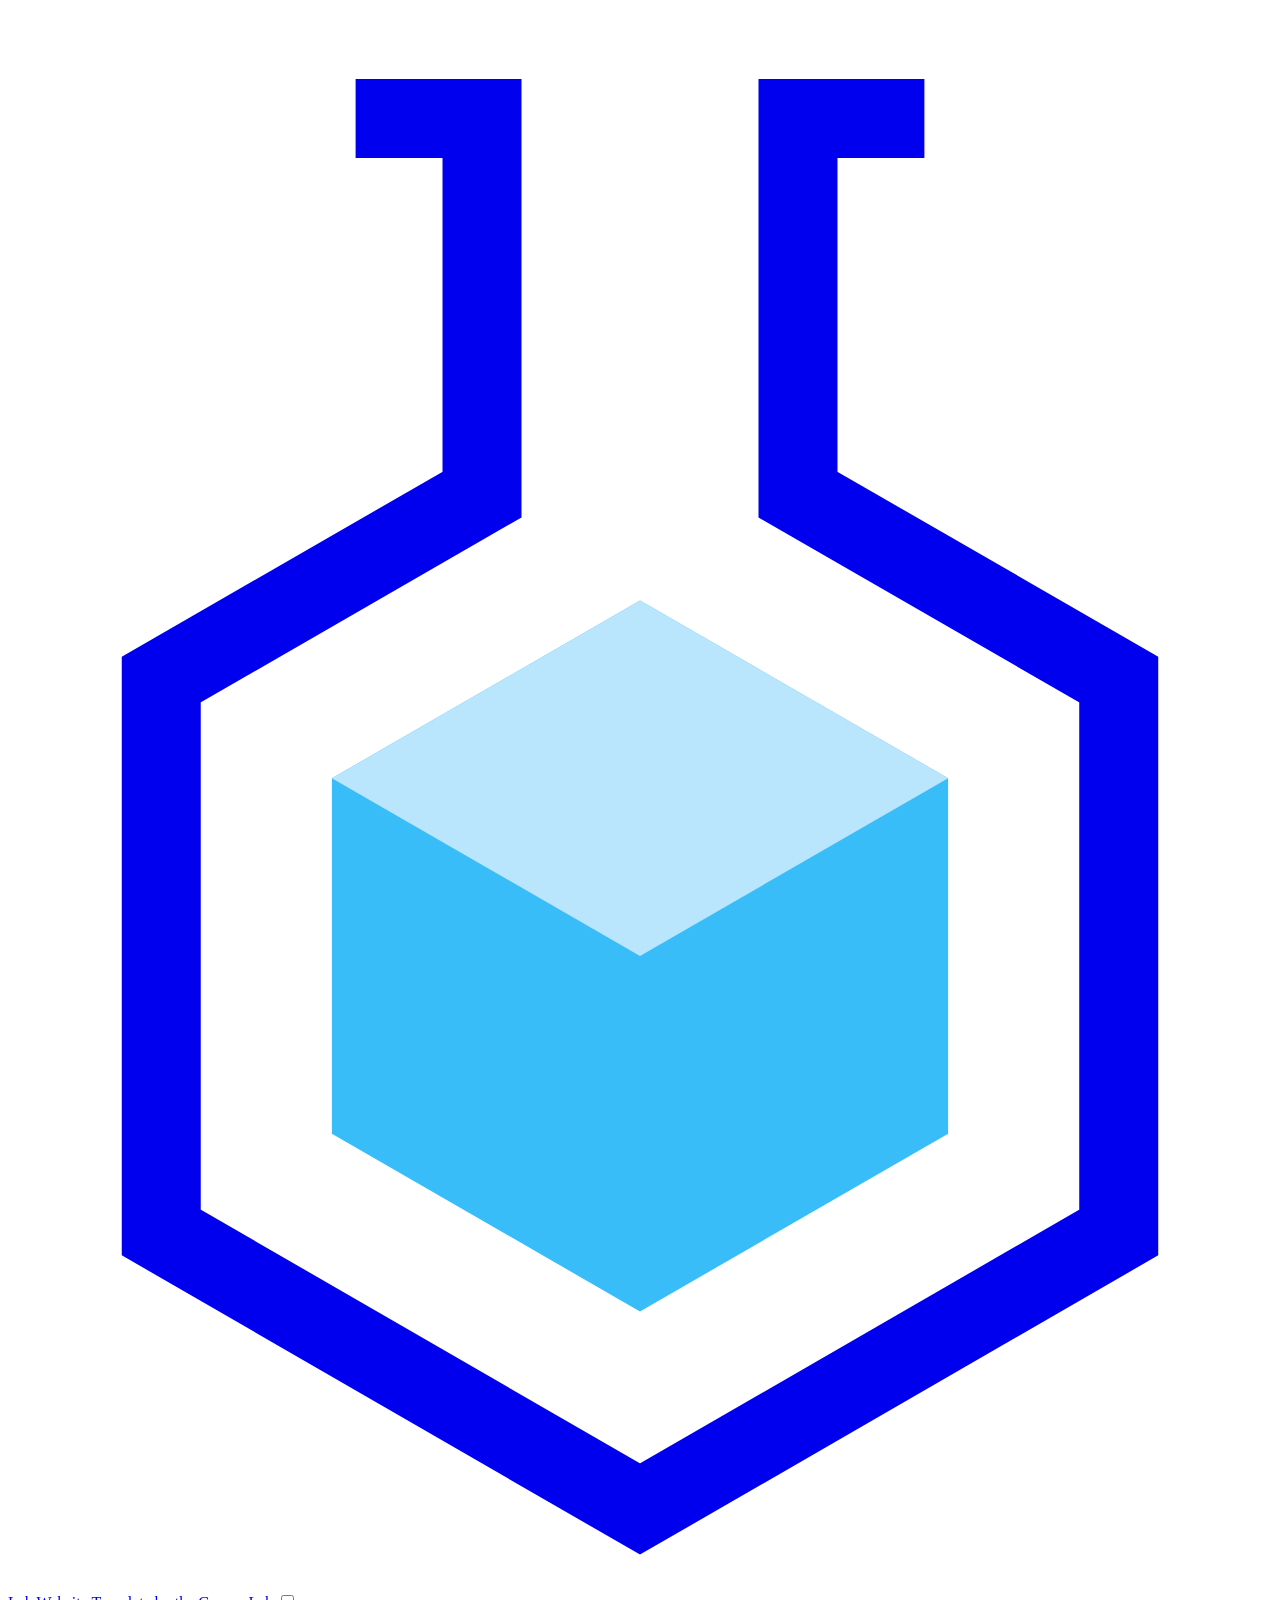
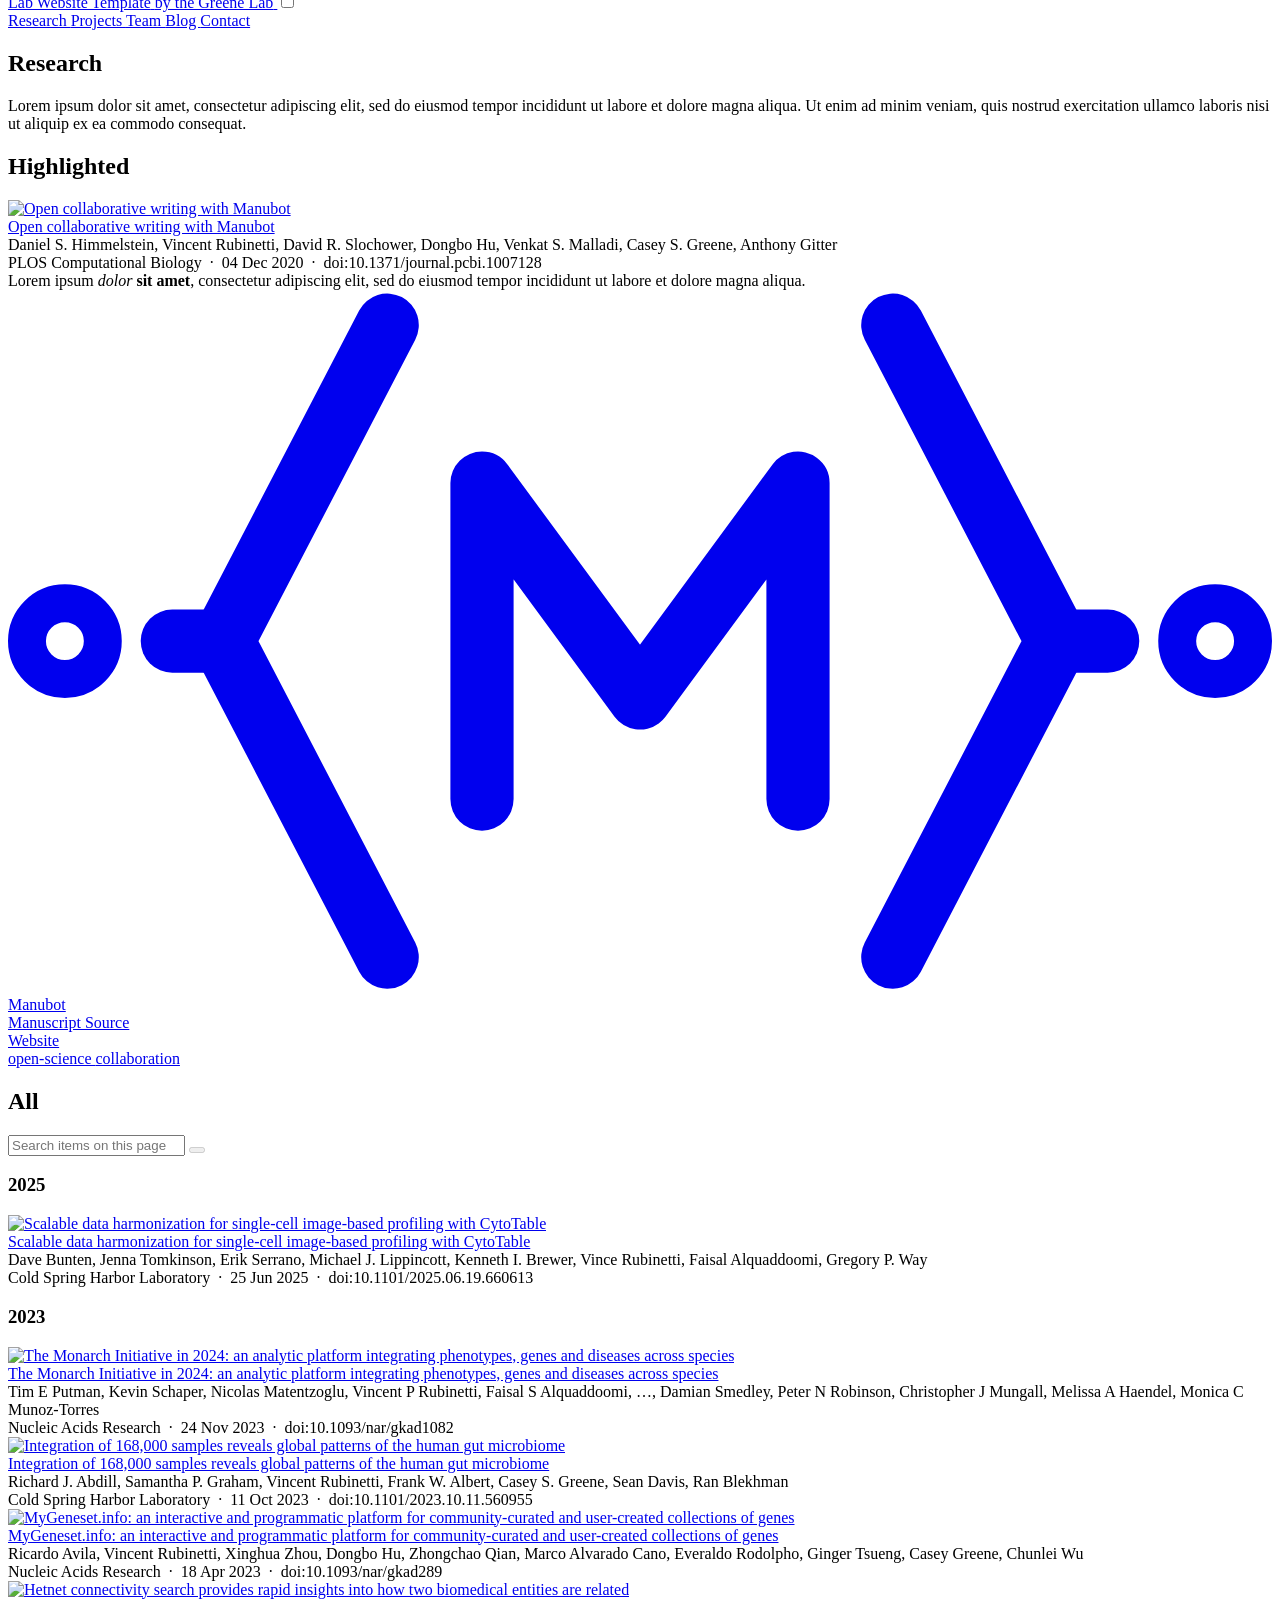
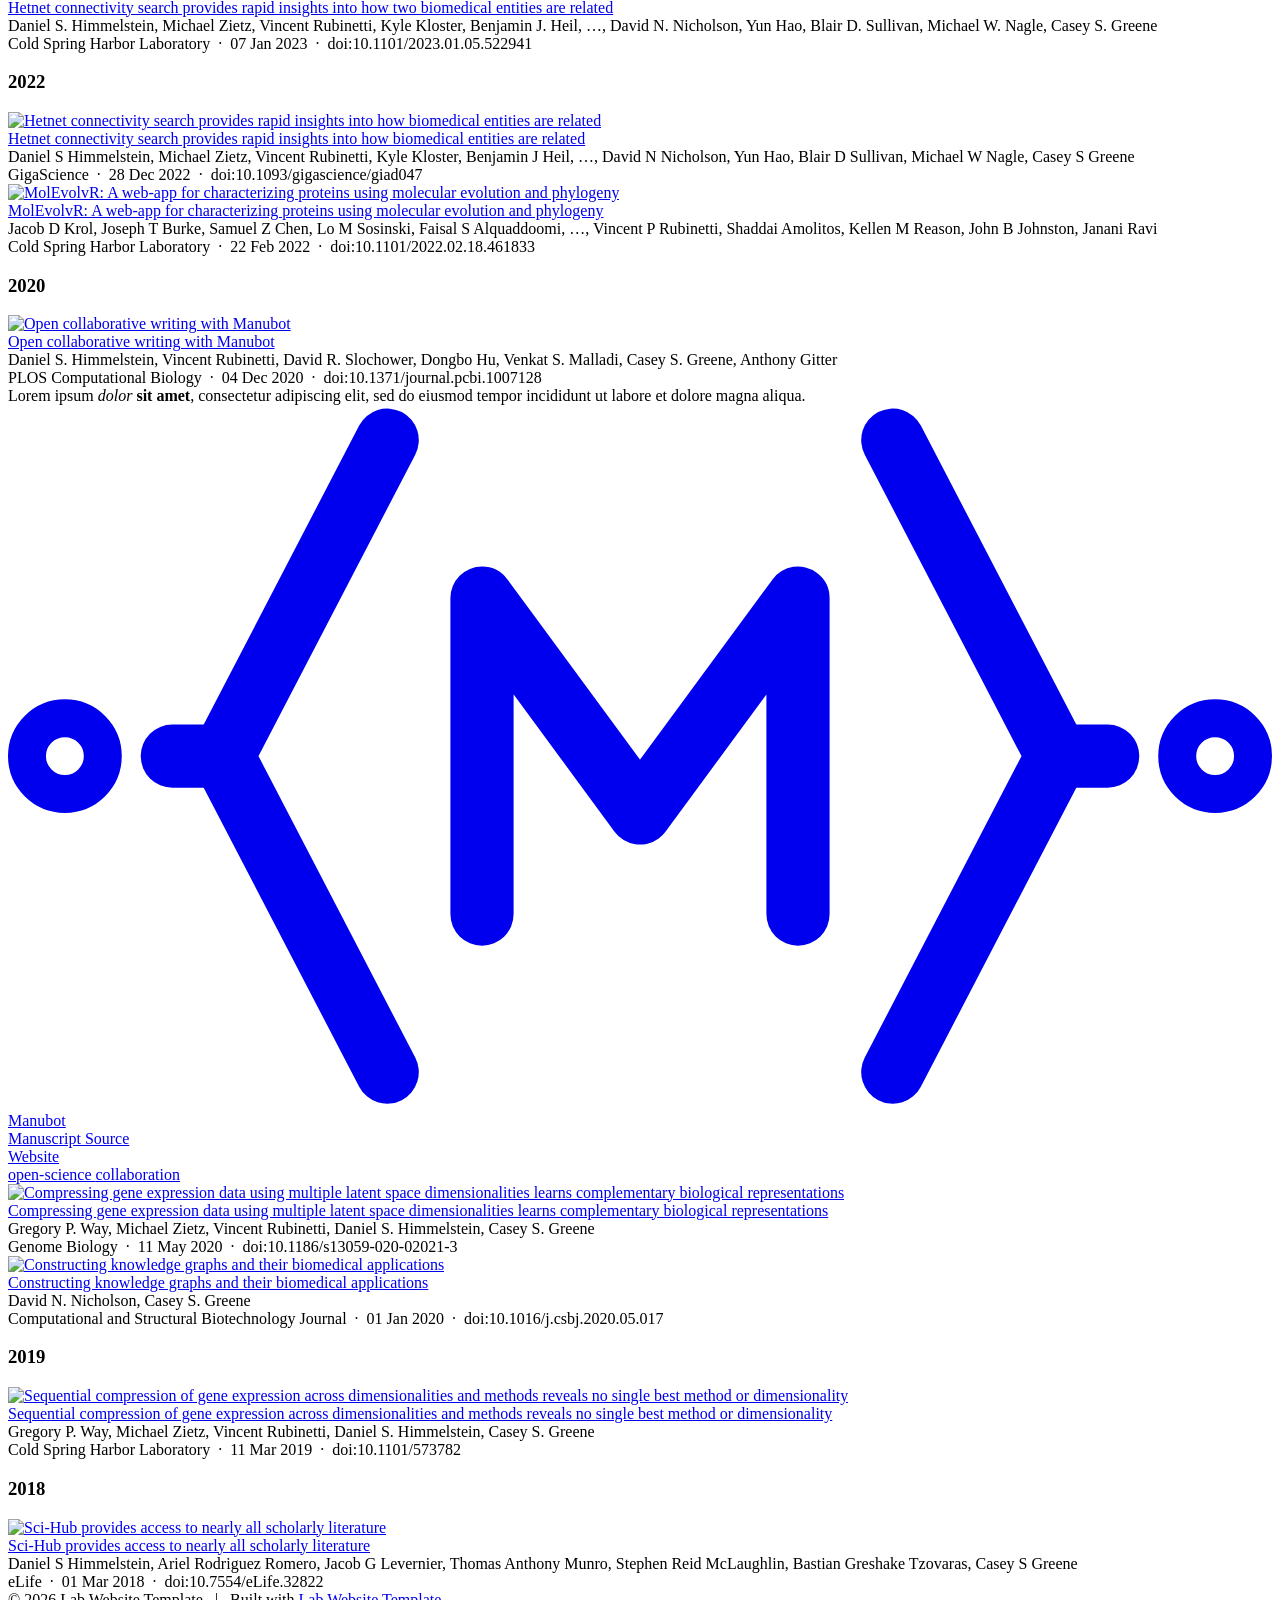
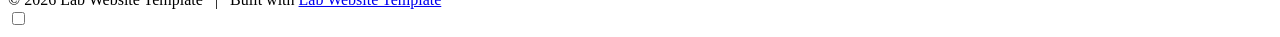
==== research/index.html @ b3bc31b6 "Deploying to gh-pages from @ Xgogu/my-lab-website@8db32be7d22b13d3c34a8b4bd9a001260701a2ce 🚀" ====
<!DOCTYPE html>
<html lang="en" data-dark="false">
  <head>
<meta http-equiv="Content-Type" content="text/html; charset=UTF-8">
  <!--
  put your analytics (e.g. Google Analytics) tracking code here
-->

  <!--
  put your search engine verification (e.g. Google Search Console) tag here
-->

  






























<meta name="viewport" content="width=device-width, initial-scale=1">

<title>Research | Lab Website Template</title>

<link rel="icon" href="/my-lab-website/images/icon.png">

<meta name="title" content="Research">
<meta name="description" content="by the Greene Lab. An easy-to-use, flexible website template for labs, with automatic citations, GitHub tag imports, pre-built components, and more.">

<meta property="og:title" content="Research">
<meta property="og:site_title" content="Lab Website Template">
<meta property="og:description" content="by the Greene Lab. An easy-to-use, flexible website template for labs, with automatic citations, GitHub tag imports, pre-built components, and more.">
<meta property="og:url" content="https://xgogu.github.io/my-lab-website">
<meta property="og:image" content="/my-lab-website/images/share.jpg">
<meta property="og:locale" content="en_US">

<meta property="twitter:title" content="Research">
<meta property="twitter:description" content="by the Greene Lab. An easy-to-use, flexible website template for labs, with automatic citations, GitHub tag imports, pre-built components, and more.">
<meta property="twitter:url" content="https://xgogu.github.io/my-lab-website">
<meta property="twitter:card" content="summary_large_image">
<meta property="twitter:image" content="/my-lab-website/images/share.jpg">


  <meta property="og:type" content="website">


<script type="application/ld+json">
  {
    "@context": "https://schema.org",
    
      "@type": "WebSite",
    
    "name": "Research",
    "description": "by the Greene Lab. An easy-to-use, flexible website template for labs, with automatic citations, GitHub tag imports, pre-built components, and more.",
    "headline": "Research",
    "publisher": {
      "@type": "Organization",
      "logo": { "@type": "ImageObject", "url": "/my-lab-website/images/icon.png" }
    },
    "url": "https://xgogu.github.io/my-lab-website"
  }
</script>

<link rel="alternate" type="application/rss+xml" href="https://xgogu.github.io/my-lab-website/feed.xml">

  <!-- Google Fonts -->
<!-- automatically get url from fonts used in theme file -->

<link rel="preconnect" href="https://fonts.gstatic.com">
<link href="https://fonts.googleapis.com/css2?display=swap&&family=Barlow:ital,wght@0,200;0,400;0,500;0,600;1,200;1,400;1,500;1,600&amp;family=Roboto+Mono:ital,wght@0,200;0,400;0,500;0,600;1,200;1,400;1,500;1,600" rel="stylesheet">

<!-- Font Awesome icons (load asynchronously due to size) -->

<link href="https://use.fontawesome.com/releases/v6.7.0/css/all.css" rel="stylesheet" media="none" onload="this.removeAttribute('media'); this.onload = null;">
<noscript>
  <link href="https://use.fontawesome.com/releases/v6.7.0/css/all.css" rel="stylesheet">
</noscript>

  <!-- third party styles -->
<!-- https://stylishthemes.github.io/Syntax-Themes/pygments/ -->
<link href="https://cdn.jsdelivr.net/gh/StylishThemes/Syntax-Themes/pygments/css-github/pygments-tomorrow-night-eighties.css" rel="stylesheet">

<!-- include all sass in styles folder -->


  
    <link href="/my-lab-website/_styles/-theme.css" rel="stylesheet">
  

  
    <link href="/my-lab-website/_styles/alert.css" rel="stylesheet">
  

  
    <link href="/my-lab-website/_styles/all.css" rel="stylesheet">
  

  
    <link href="/my-lab-website/_styles/anchor.css" rel="stylesheet">
  

  
    <link href="/my-lab-website/_styles/background.css" rel="stylesheet">
  

  
    <link href="/my-lab-website/_styles/body.css" rel="stylesheet">
  

  
    <link href="/my-lab-website/_styles/bold.css" rel="stylesheet">
  

  
    <link href="/my-lab-website/_styles/button.css" rel="stylesheet">
  

  
    <link href="/my-lab-website/_styles/card.css" rel="stylesheet">
  

  
    <link href="/my-lab-website/_styles/checkbox.css" rel="stylesheet">
  

  
    <link href="/my-lab-website/_styles/citation.css" rel="stylesheet">
  

  
    <link href="/my-lab-website/_styles/code.css" rel="stylesheet">
  

  
    <link href="/my-lab-website/_styles/cols.css" rel="stylesheet">
  

  
    <link href="/my-lab-website/_styles/dark-toggle.css" rel="stylesheet">
  

  
    <link href="/my-lab-website/_styles/details.css" rel="stylesheet">
  

  
    <link href="/my-lab-website/_styles/feature.css" rel="stylesheet">
  

  
    <link href="/my-lab-website/_styles/figure.css" rel="stylesheet">
  

  
    <link href="/my-lab-website/_styles/float.css" rel="stylesheet">
  

  
    <link href="/my-lab-website/_styles/font.css" rel="stylesheet">
  

  
    <link href="/my-lab-website/_styles/footer.css" rel="stylesheet">
  

  
    <link href="/my-lab-website/_styles/form.css" rel="stylesheet">
  

  
    <link href="/my-lab-website/_styles/grid.css" rel="stylesheet">
  

  
    <link href="/my-lab-website/_styles/header.css" rel="stylesheet">
  

  
    <link href="/my-lab-website/_styles/heading.css" rel="stylesheet">
  

  
    <link href="/my-lab-website/_styles/highlight.css" rel="stylesheet">
  

  
    <link href="/my-lab-website/_styles/icon.css" rel="stylesheet">
  

  
    <link href="/my-lab-website/_styles/image.css" rel="stylesheet">
  

  
    <link href="/my-lab-website/_styles/link.css" rel="stylesheet">
  

  
    <link href="/my-lab-website/_styles/list.css" rel="stylesheet">
  

  
    <link href="/my-lab-website/_styles/main.css" rel="stylesheet">
  

  
    <link href="/my-lab-website/_styles/paragraph.css" rel="stylesheet">
  

  
    <link href="/my-lab-website/_styles/portrait.css" rel="stylesheet">
  

  
    <link href="/my-lab-website/_styles/post-excerpt.css" rel="stylesheet">
  

  
    <link href="/my-lab-website/_styles/post-info.css" rel="stylesheet">
  

  
    <link href="/my-lab-website/_styles/post-nav.css" rel="stylesheet">
  

  
    <link href="/my-lab-website/_styles/quote.css" rel="stylesheet">
  

  
    <link href="/my-lab-website/_styles/rule.css" rel="stylesheet">
  

  
    <link href="/my-lab-website/_styles/search-box.css" rel="stylesheet">
  

  
    <link href="/my-lab-website/_styles/search-info.css" rel="stylesheet">
  

  
    <link href="/my-lab-website/_styles/section.css" rel="stylesheet">
  

  
    <link href="/my-lab-website/_styles/table.css" rel="stylesheet">
  

  
    <link href="/my-lab-website/_styles/tags.css" rel="stylesheet">
  

  
    <link href="/my-lab-website/_styles/textbox.css" rel="stylesheet">
  

  
    <link href="/my-lab-website/_styles/tooltip.css" rel="stylesheet">
  

  
    <link href="/my-lab-website/_styles/util.css" rel="stylesheet">
  

  

  

  

  

  

  

  

  

  

  

  

  

  

  

  

  

  

  

  

  

  

  

  

  

  

  

  


<!-- include all css in styles folder -->



  <!-- third party scripts -->
<script src="https://unpkg.com/@popperjs/core@2" defer></script>
<script src="https://unpkg.com/tippy.js@6" defer></script>
<script src="https://unpkg.com/mark.js@8" defer></script>

<!-- include all js in scripts folder -->


  <script src="/my-lab-website/_scripts/anchors.js"></script>

  <script src="/my-lab-website/_scripts/dark-mode.js"></script>

  <script src="/my-lab-website/_scripts/fetch-tags.js"></script>

  <script src="/my-lab-website/_scripts/search.js"></script>

  <script src="/my-lab-website/_scripts/site-search.js"></script>

  <script src="/my-lab-website/_scripts/table-wrap.js"></script>

  <script src="/my-lab-website/_scripts/tooltip.js"></script>


</head>

  <body>
    







<header class="background" style="--image: url('/my-lab-website/images/background.jpg')" data-dark="true">
  <a href="/my-lab-website/" class="home">
    
      <span class="logo">
        
          <svg xmlns="http://www.w3.org/2000/svg" viewbox="-40 -60 80 100">
  <style>
    .bubble {
      animation: float 2s ease-out both infinite var(--delay);
    }
    @keyframes float {
      0% {
        opacity: 0;
      }
      50% {
        transform: translateY(0);
        opacity: 0;
      }
      75% {
        opacity: 1;
      }
      100% {
        opacity: 0;
        transform: translateY(-40px);
      }
    }
  </style>
  <g fill="currentColor" opacity="0.5">
    <circle class="bubble" cx="0" cy="-10" r="3" style="--delay: 0.1s"></circle>
    <circle class="bubble" cx="0" cy="-10" r="3" style="--delay: 0.4s"></circle>
    <circle class="bubble" cx="0" cy="-10" r="3" style="--delay: 1.1s"></circle>
  </g>
  <path fill="#38bdf8" d="
      M 0 -22.5
      L -19.5 -11.25
      L -19.5 11.25
      L 0 22.5
      L 19.5 11.25
      L 19.5 -11.25
      z
    "></path>
  <path fill="#bae6fd" d="
      M 0 -22.5
      L -19.5 -11.25
      L 0 0
      L 19.5 -11.25
      z
    "></path>
  <path fill="none" stroke="currentColor" stroke-width="5" d="
      M -18 -53
      L -10 -53
      L -10 -29.2
      L -30.3 -17.5
      L -30.3 17.5
      L 0 35
      L 30.3 17.5
      L 30.3 -17.5
      L 10 -29.2
      L 10 -53
      L 18 -53
    "></path>
</svg>

        
      </span>
    
    
      <span class="title-text" data-tooltip="Home">
        
          <span class="title">Lab Website Template</span>
        
        
          <span class="subtitle">by the Greene Lab</span>
        
      </span>
    
  </a>

  <input class="nav-toggle" type="checkbox" aria-label="show/hide nav">

  <nav>
    
    
      
        <a href="/my-lab-website/research/" data-tooltip="Published works">
          Research
        </a>
      
    
      
        <a href="/my-lab-website/projects/" data-tooltip="Software, datasets, and more">
          Projects
        </a>
      
    
      
        <a href="/my-lab-website/team/" data-tooltip="About our team">
          Team
        </a>
      
    
      
        <a href="/my-lab-website/blog/" data-tooltip="Musings and miscellany">
          Blog
        </a>
      
    
      
        <a href="/my-lab-website/contact/" data-tooltip="Email, address, and location">
          Contact
        </a>
      
    
  </nav>
</header>

    <main>
      <!--
  modify main content of page:
  - add section breaks
  - attach section properties
  - filter out blank sections
-->






  
  
  

  <section class="background" data-size="page">
    <h1 id="research">
<i class="icon fa-solid fa-microscope"></i>Research</h1>

<p>Lorem ipsum dolor sit amet, consectetur adipiscing elit, sed do eiusmod tempor incididunt ut labore et dolore magna aliqua.
Ut enim ad minim veniam, quis nostrud exercitation ullamco laboris nisi ut aliquip ex ea commodo consequat.</p>
  </section>

  
  
  

  <section class="background" data-size="page">
    <!--
  <background></background>
  <dark></dark>
  <size></size>
-->

<h2 id="highlighted">Highlighted</h2>

<div class="citation-container">
  <div class="citation">
    
      <a href="https://doi.org/c7np" class="citation-image" aria-label="Open collaborative writing with Manubot">
        <img src="https://journals.plos.org/ploscompbiol/article/figure/image?size=inline&id=info:doi/10.1371/journal.pcbi.1007128.g001&amp;rev=2" alt="Open collaborative writing with Manubot" loading="lazy" onerror="this.src = '/my-lab-website/images/fallback.svg'; this.onerror = null;">
      </a>
    

    <div class="citation-text">
      
      <i class="icon fa-solid fa-scroll"></i>

      <a href="https://doi.org/c7np" class="citation-title">
        Open collaborative writing with Manubot
      </a>

      <div class="citation-authors" tabindex="0">
        Daniel S. Himmelstein, Vincent Rubinetti, David R. Slochower, Dongbo Hu, Venkat S. Malladi, Casey S. Greene, Anthony Gitter

      </div>

      <div class="citation-details">
        <span class="citation-publisher">PLOS Computational Biology</span>
         · 
        <span class="citation-date">04 Dec 2020</span>
         · 
        <span class="citation-id">doi:10.1371/journal.pcbi.1007128</span>
      </div>

      
        
          <div class="citation-description">
            Lorem ipsum <em>dolor</em> <strong>sit amet</strong>, consectetur adipiscing elit, sed do eiusmod tempor incididunt ut labore et dolore magna aliqua.

          </div>
        

        
          <div class="citation-buttons">
            
              



  <div class="button-wrapper">
    <a class="button" href="https://greenelab.github.io/meta-review/" data-tooltip="Manubot" data-style="bare" aria-label="Manubot">
      <span class="icon"><svg xmlns="http://www.w3.org/2000/svg" viewbox="-450 -250 900 500">  <g transform="scale(0.9)">    <path fill="none" stroke="currentColor" stroke-linecap="round" stroke-linejoin="round" stroke-width="50" d="        M -125 125         L -125 -125        L 0 45        L 125 -125        L 125 125      "></path>    <path fill="none" stroke="currentColor" stroke-linecap="round" stroke-linejoin="round" stroke-width="50" d="        M -200 -250        L -330 0         L -200 250      "></path>    <path fill="none" stroke="currentColor" stroke-linecap="round" stroke-linejoin="round" stroke-width="50" d="        m 200 250         L 330 0        L 200 -250      "></path>    <path fill="none" stroke="currentColor" stroke-linecap="round" stroke-width="50" d="        M -330 0        L -370 0      "></path>    <path fill="none" stroke="currentColor" stroke-linecap="round" stroke-width="50" d="        M 330 0        L 370 0      "></path>    <circle cx="-455" cy="0" r="30" fill="none" stroke="currentColor" stroke-width="30"></circle>    <circle cx="455" cy="0" r="30" fill="none" stroke="currentColor" stroke-width="30"></circle>  </g></svg></span>
      
        <span>Manubot</span>
      
    </a>
  </div>


            
              



  <div class="button-wrapper">
    <a class="button" href="https://github.com/greenelab/meta-review" data-tooltip="Source code" data-style="bare" aria-label="Source code">
      <i class="icon fa-solid fa-code"></i>
      
        <span>Manuscript Source</span>
      
    </a>
  </div>


            
              



  <div class="button-wrapper">
    <a class="button" href="http://manubot.org/" data-tooltip="Website" data-style="bare" aria-label="Website">
      <i class="icon fa-solid fa-globe"></i>
      
        <span>Website</span>
      
    </a>
  </div>


            
          </div>
        

        
          


  <div class="tags" data-repo="greenelab/meta-review">
    
      <a href="/my-lab-website/research/?search=%22tag:%20open-science%22" class="tag" data-tooltip='Show items with the tag "open-science"'>
        open-science
      </a>
    
      <a href="/my-lab-website/research/?search=%22tag:%20collaboration%22" class="tag" data-tooltip='Show items with the tag "collaboration"'>
        collaboration
      </a>
    
  </div>


        
      
    </div>
  </div>
</div>
  </section>

  
  
  

  <section class="background" data-size="page">
    <!--
  <background></background>
  <dark></dark>
  <size></size>
-->

<h2 id="all">All</h2>

<div class="search-box">
  <input type="text" class="search-input" oninput="onSearchInput(this)" placeholder="Search items on this page">
  <button disabled data-tooltip="Clear search" aria-label="clear search" onclick="onSearchClear()">
    <i class="icon fa-solid fa-magnifying-glass"></i>
  </button>
</div>

<div class="search-info"></div>

<h3 id="2025">2025</h3>

<div class="citation-container">
  <div class="citation">
    
      <a href="https://doi.org/g9rfr3" class="citation-image" aria-label="Scalable data harmonization for single-cell image-based profiling with CytoTable">
        <img src="" alt="Scalable data harmonization for single-cell image-based profiling with CytoTable" loading="lazy" onerror="this.src = '/my-lab-website/images/fallback.svg'; this.onerror = null;">
      </a>
    

    <div class="citation-text">
      
      

      <a href="https://doi.org/g9rfr3" class="citation-title">
        Scalable data harmonization for single-cell image-based profiling with CytoTable
      </a>

      <div class="citation-authors" tabindex="0">
        Dave Bunten, Jenna Tomkinson, Erik Serrano, Michael J. Lippincott, Kenneth I. Brewer, Vince Rubinetti, Faisal Alquaddoomi, Gregory P. Way

      </div>

      <div class="citation-details">
        <span class="citation-publisher">Cold Spring Harbor Laboratory</span>
         · 
        <span class="citation-date">25 Jun 2025</span>
         · 
        <span class="citation-id">doi:10.1101/2025.06.19.660613</span>
      </div>

      
        

        

        
      
    </div>
  </div>
</div>

<h3 id="2023">2023</h3>

<div class="citation-container">
  <div class="citation">
    
      <a href="https://doi.org/gs6kmr" class="citation-image" aria-label="The Monarch Initiative in 2024: an analytic platform integrating phenotypes, genes and diseases across species">
        <img src="" alt="The Monarch Initiative in 2024: an analytic platform integrating phenotypes, genes and diseases across species" loading="lazy" onerror="this.src = '/my-lab-website/images/fallback.svg'; this.onerror = null;">
      </a>
    

    <div class="citation-text">
      
      

      <a href="https://doi.org/gs6kmr" class="citation-title">
        The Monarch Initiative in 2024: an analytic platform integrating phenotypes, genes and diseases across species
      </a>

      <div class="citation-authors" data-tooltip="Tim E Putman, Kevin Schaper, Nicolas Matentzoglu, Vincent P Rubinetti, Faisal S Alquaddoomi, Corey Cox, J Harry Caufield, Glass Elsarboukh, Sarah Gehrke, Harshad Hegde, Justin T Reese, Ian Braun, Richard M Bruskiewich, Luca Cappelletti, Seth Carbon, Anita R Caron, Lauren E Chan, Christopher G Chute, Katherina G Cortes, Vinícius De Souza, Tommaso Fontana, Nomi L Harris, Emily L Hartley, Eric Hurwitz, Julius O B Jacobsen, Madan Krishnamurthy, Bryan J Laraway, James A McLaughlin, Julie A McMurry, Sierra A T Moxon, Kathleen R Mullen, Shawn T O’Neil, Kent A Shefchek, Ray Stefancsik, Sabrina Toro, Nicole A Vasilevsky, Ramona L Walls, Patricia L Whetzel, David Osumi-Sutherland, Damian Smedley, Peter N Robinson, Christopher J Mungall, Melissa A Haendel, Monica C Munoz-Torres" tabindex="0">
        Tim E Putman, Kevin Schaper, Nicolas Matentzoglu, Vincent P Rubinetti, Faisal S Alquaddoomi, …, Damian Smedley, Peter N Robinson, Christopher J Mungall, Melissa A Haendel, Monica C Munoz-Torres

      </div>

      <div class="citation-details">
        <span class="citation-publisher">Nucleic Acids Research</span>
         · 
        <span class="citation-date">24 Nov 2023</span>
         · 
        <span class="citation-id">doi:10.1093/nar/gkad1082</span>
      </div>

      
        

        

        
      
    </div>
  </div>
</div>

<div class="citation-container">
  <div class="citation">
    
      <a href="https://doi.org/gsvf5z" class="citation-image" aria-label="Integration of 168,000 samples reveals global patterns of the human gut microbiome">
        <img src="" alt="Integration of 168,000 samples reveals global patterns of the human gut microbiome" loading="lazy" onerror="this.src = '/my-lab-website/images/fallback.svg'; this.onerror = null;">
      </a>
    

    <div class="citation-text">
      
      

      <a href="https://doi.org/gsvf5z" class="citation-title">
        Integration of 168,000 samples reveals global patterns of the human gut microbiome
      </a>

      <div class="citation-authors" tabindex="0">
        Richard J. Abdill, Samantha P. Graham, Vincent Rubinetti, Frank W. Albert, Casey S. Greene, Sean Davis, Ran Blekhman

      </div>

      <div class="citation-details">
        <span class="citation-publisher">Cold Spring Harbor Laboratory</span>
         · 
        <span class="citation-date">11 Oct 2023</span>
         · 
        <span class="citation-id">doi:10.1101/2023.10.11.560955</span>
      </div>

      
        

        

        
      
    </div>
  </div>
</div>

<div class="citation-container">
  <div class="citation">
    
      <a href="https://doi.org/gr5hb5" class="citation-image" aria-label="MyGeneset.info: an interactive and programmatic platform for community-curated and user-created collections of genes">
        <img src="" alt="MyGeneset.info: an interactive and programmatic platform for community-curated and user-created collections of genes" loading="lazy" onerror="this.src = '/my-lab-website/images/fallback.svg'; this.onerror = null;">
      </a>
    

    <div class="citation-text">
      
      

      <a href="https://doi.org/gr5hb5" class="citation-title">
        MyGeneset.info: an interactive and programmatic platform for community-curated and user-created collections of genes
      </a>

      <div class="citation-authors" tabindex="0">
        Ricardo Avila, Vincent Rubinetti, Xinghua Zhou, Dongbo Hu, Zhongchao Qian, Marco Alvarado Cano, Everaldo Rodolpho, Ginger Tsueng, Casey Greene, Chunlei Wu

      </div>

      <div class="citation-details">
        <span class="citation-publisher">Nucleic Acids Research</span>
         · 
        <span class="citation-date">18 Apr 2023</span>
         · 
        <span class="citation-id">doi:10.1093/nar/gkad289</span>
      </div>

      
        

        

        
      
    </div>
  </div>
</div>

<div class="citation-container">
  <div class="citation">
    
      <a href="https://doi.org/grmcb9" class="citation-image" aria-label="Hetnet connectivity search provides rapid insights into how two biomedical entities are related">
        <img src="" alt="Hetnet connectivity search provides rapid insights into how two biomedical entities are related" loading="lazy" onerror="this.src = '/my-lab-website/images/fallback.svg'; this.onerror = null;">
      </a>
    

    <div class="citation-text">
      
      

      <a href="https://doi.org/grmcb9" class="citation-title">
        Hetnet connectivity search provides rapid insights into how two biomedical entities are related
      </a>

      <div class="citation-authors" data-tooltip="Daniel S. Himmelstein, Michael Zietz, Vincent Rubinetti, Kyle Kloster, Benjamin J. Heil, Faisal Alquaddoomi, Dongbo Hu, David N. Nicholson, Yun Hao, Blair D. Sullivan, Michael W. Nagle, Casey S. Greene" tabindex="0">
        Daniel S. Himmelstein, Michael Zietz, Vincent Rubinetti, Kyle Kloster, Benjamin J. Heil, …, David N. Nicholson, Yun Hao, Blair D. Sullivan, Michael W. Nagle, Casey S. Greene

      </div>

      <div class="citation-details">
        <span class="citation-publisher">Cold Spring Harbor Laboratory</span>
         · 
        <span class="citation-date">07 Jan 2023</span>
         · 
        <span class="citation-id">doi:10.1101/2023.01.05.522941</span>
      </div>

      
        

        

        
      
    </div>
  </div>
</div>

<h3 id="2022">2022</h3>

<div class="citation-container">
  <div class="citation">
    
      <a href="https://doi.org/gsd85n" class="citation-image" aria-label="Hetnet connectivity search provides rapid insights into how biomedical entities are related">
        <img src="" alt="Hetnet connectivity search provides rapid insights into how biomedical entities are related" loading="lazy" onerror="this.src = '/my-lab-website/images/fallback.svg'; this.onerror = null;">
      </a>
    

    <div class="citation-text">
      
      

      <a href="https://doi.org/gsd85n" class="citation-title">
        Hetnet connectivity search provides rapid insights into how biomedical entities are related
      </a>

      <div class="citation-authors" data-tooltip="Daniel S Himmelstein, Michael Zietz, Vincent Rubinetti, Kyle Kloster, Benjamin J Heil, Faisal Alquaddoomi, Dongbo Hu, David N Nicholson, Yun Hao, Blair D Sullivan, Michael W Nagle, Casey S Greene" tabindex="0">
        Daniel S Himmelstein, Michael Zietz, Vincent Rubinetti, Kyle Kloster, Benjamin J Heil, …, David N Nicholson, Yun Hao, Blair D Sullivan, Michael W Nagle, Casey S Greene

      </div>

      <div class="citation-details">
        <span class="citation-publisher">GigaScience</span>
         · 
        <span class="citation-date">28 Dec 2022</span>
         · 
        <span class="citation-id">doi:10.1093/gigascience/giad047</span>
      </div>

      
        

        

        
      
    </div>
  </div>
</div>

<div class="citation-container">
  <div class="citation">
    
      <a href="https://doi.org/gstx7j" class="citation-image" aria-label="MolEvolvR: A web-app for characterizing proteins using molecular evolution and phylogeny">
        <img src="" alt="MolEvolvR: A web-app for characterizing proteins using molecular evolution and phylogeny" loading="lazy" onerror="this.src = '/my-lab-website/images/fallback.svg'; this.onerror = null;">
      </a>
    

    <div class="citation-text">
      
      

      <a href="https://doi.org/gstx7j" class="citation-title">
        MolEvolvR: A web-app for characterizing proteins using molecular evolution and phylogeny
      </a>

      <div class="citation-authors" data-tooltip="Jacob D Krol, Joseph T Burke, Samuel Z Chen, Lo M Sosinski, Faisal S Alquaddoomi, Evan P Brenner, Ethan P Wolfe, Vincent P Rubinetti, Shaddai Amolitos, Kellen M Reason, John B Johnston, Janani Ravi" tabindex="0">
        Jacob D Krol, Joseph T Burke, Samuel Z Chen, Lo M Sosinski, Faisal S Alquaddoomi, …, Vincent P Rubinetti, Shaddai Amolitos, Kellen M Reason, John B Johnston, Janani Ravi

      </div>

      <div class="citation-details">
        <span class="citation-publisher">Cold Spring Harbor Laboratory</span>
         · 
        <span class="citation-date">22 Feb 2022</span>
         · 
        <span class="citation-id">doi:10.1101/2022.02.18.461833</span>
      </div>

      
        

        

        
      
    </div>
  </div>
</div>

<h3 id="2020">2020</h3>

<div class="citation-container">
  <div class="citation">
    
      <a href="https://doi.org/c7np" class="citation-image" aria-label="Open collaborative writing with Manubot">
        <img src="https://journals.plos.org/ploscompbiol/article/figure/image?size=inline&id=info:doi/10.1371/journal.pcbi.1007128.g001&amp;rev=2" alt="Open collaborative writing with Manubot" loading="lazy" onerror="this.src = '/my-lab-website/images/fallback.svg'; this.onerror = null;">
      </a>
    

    <div class="citation-text">
      
      <i class="icon fa-solid fa-scroll"></i>

      <a href="https://doi.org/c7np" class="citation-title">
        Open collaborative writing with Manubot
      </a>

      <div class="citation-authors" tabindex="0">
        Daniel S. Himmelstein, Vincent Rubinetti, David R. Slochower, Dongbo Hu, Venkat S. Malladi, Casey S. Greene, Anthony Gitter

      </div>

      <div class="citation-details">
        <span class="citation-publisher">PLOS Computational Biology</span>
         · 
        <span class="citation-date">04 Dec 2020</span>
         · 
        <span class="citation-id">doi:10.1371/journal.pcbi.1007128</span>
      </div>

      
        
          <div class="citation-description">
            Lorem ipsum <em>dolor</em> <strong>sit amet</strong>, consectetur adipiscing elit, sed do eiusmod tempor incididunt ut labore et dolore magna aliqua.

          </div>
        

        
          <div class="citation-buttons">
            
              



  <div class="button-wrapper">
    <a class="button" href="https://greenelab.github.io/meta-review/" data-tooltip="Manubot" data-style="bare" aria-label="Manubot">
      <span class="icon"><svg xmlns="http://www.w3.org/2000/svg" viewbox="-450 -250 900 500">  <g transform="scale(0.9)">    <path fill="none" stroke="currentColor" stroke-linecap="round" stroke-linejoin="round" stroke-width="50" d="        M -125 125         L -125 -125        L 0 45        L 125 -125        L 125 125      "></path>    <path fill="none" stroke="currentColor" stroke-linecap="round" stroke-linejoin="round" stroke-width="50" d="        M -200 -250        L -330 0         L -200 250      "></path>    <path fill="none" stroke="currentColor" stroke-linecap="round" stroke-linejoin="round" stroke-width="50" d="        m 200 250         L 330 0        L 200 -250      "></path>    <path fill="none" stroke="currentColor" stroke-linecap="round" stroke-width="50" d="        M -330 0        L -370 0      "></path>    <path fill="none" stroke="currentColor" stroke-linecap="round" stroke-width="50" d="        M 330 0        L 370 0      "></path>    <circle cx="-455" cy="0" r="30" fill="none" stroke="currentColor" stroke-width="30"></circle>    <circle cx="455" cy="0" r="30" fill="none" stroke="currentColor" stroke-width="30"></circle>  </g></svg></span>
      
        <span>Manubot</span>
      
    </a>
  </div>


            
              



  <div class="button-wrapper">
    <a class="button" href="https://github.com/greenelab/meta-review" data-tooltip="Source code" data-style="bare" aria-label="Source code">
      <i class="icon fa-solid fa-code"></i>
      
        <span>Manuscript Source</span>
      
    </a>
  </div>


            
              



  <div class="button-wrapper">
    <a class="button" href="http://manubot.org/" data-tooltip="Website" data-style="bare" aria-label="Website">
      <i class="icon fa-solid fa-globe"></i>
      
        <span>Website</span>
      
    </a>
  </div>


            
          </div>
        

        
          


  <div class="tags" data-repo="greenelab/meta-review">
    
      <a href="/my-lab-website/research/?search=%22tag:%20open-science%22" class="tag" data-tooltip='Show items with the tag "open-science"'>
        open-science
      </a>
    
      <a href="/my-lab-website/research/?search=%22tag:%20collaboration%22" class="tag" data-tooltip='Show items with the tag "collaboration"'>
        collaboration
      </a>
    
  </div>


        
      
    </div>
  </div>
</div>

<div class="citation-container">
  <div class="citation">
    
      <a href="https://doi.org/gg2mjh" class="citation-image" aria-label="Compressing gene expression data using multiple latent space dimensionalities learns complementary biological representations">
        <img src="" alt="Compressing gene expression data using multiple latent space dimensionalities learns complementary biological representations" loading="lazy" onerror="this.src = '/my-lab-website/images/fallback.svg'; this.onerror = null;">
      </a>
    

    <div class="citation-text">
      
      

      <a href="https://doi.org/gg2mjh" class="citation-title">
        Compressing gene expression data using multiple latent space dimensionalities learns complementary biological representations
      </a>

      <div class="citation-authors" tabindex="0">
        Gregory P. Way, Michael Zietz, Vincent Rubinetti, Daniel S. Himmelstein, Casey S. Greene

      </div>

      <div class="citation-details">
        <span class="citation-publisher">Genome Biology</span>
         · 
        <span class="citation-date">11 May 2020</span>
         · 
        <span class="citation-id">doi:10.1186/s13059-020-02021-3</span>
      </div>

      
        

        

        
      
    </div>
  </div>
</div>

<div class="citation-container">
  <div class="citation">
    
      <a href="https://doi.org/gg7m48" class="citation-image" aria-label="Constructing knowledge graphs and their biomedical applications">
        <img src="https://ars.els-cdn.com/content/image/1-s2.0-S2001037020302804-gr1.jpg" alt="Constructing knowledge graphs and their biomedical applications" loading="lazy" onerror="this.src = '/my-lab-website/images/fallback.svg'; this.onerror = null;">
      </a>
    

    <div class="citation-text">
      
      

      <a href="https://doi.org/gg7m48" class="citation-title">
        Constructing knowledge graphs and their biomedical applications
      </a>

      <div class="citation-authors" tabindex="0">
        David N. Nicholson, Casey S. Greene

      </div>

      <div class="citation-details">
        <span class="citation-publisher">Computational and Structural Biotechnology Journal</span>
         · 
        <span class="citation-date">01 Jan 2020</span>
         · 
        <span class="citation-id">doi:10.1016/j.csbj.2020.05.017</span>
      </div>

      
        

        

        
      
    </div>
  </div>
</div>

<h3 id="2019">2019</h3>

<div class="citation-container">
  <div class="citation">
    
      <a href="https://doi.org/gfxjxf" class="citation-image" aria-label="Sequential compression of gene expression across dimensionalities and methods reveals no single best method or dimensionality">
        <img src="" alt="Sequential compression of gene expression across dimensionalities and methods reveals no single best method or dimensionality" loading="lazy" onerror="this.src = '/my-lab-website/images/fallback.svg'; this.onerror = null;">
      </a>
    

    <div class="citation-text">
      
      

      <a href="https://doi.org/gfxjxf" class="citation-title">
        Sequential compression of gene expression across dimensionalities and methods reveals no single best method or dimensionality
      </a>

      <div class="citation-authors" tabindex="0">
        Gregory P. Way, Michael Zietz, Vincent Rubinetti, Daniel S. Himmelstein, Casey S. Greene

      </div>

      <div class="citation-details">
        <span class="citation-publisher">Cold Spring Harbor Laboratory</span>
         · 
        <span class="citation-date">11 Mar 2019</span>
         · 
        <span class="citation-id">doi:10.1101/573782</span>
      </div>

      
        

        

        
      
    </div>
  </div>
</div>

<h3 id="2018">2018</h3>

<div class="citation-container">
  <div class="citation">
    
      <a href="https://doi.org/ckcj" class="citation-image" aria-label="Sci-Hub provides access to nearly all scholarly literature">
        <img src="https://iiif.elifesciences.org/lax:32822/elife-32822-fig8-v3.tif/full/863,/0/default.webp" alt="Sci-Hub provides access to nearly all scholarly literature" loading="lazy" onerror="this.src = '/my-lab-website/images/fallback.svg'; this.onerror = null;">
      </a>
    

    <div class="citation-text">
      
      

      <a href="https://doi.org/ckcj" class="citation-title">
        Sci-Hub provides access to nearly all scholarly literature
      </a>

      <div class="citation-authors" tabindex="0">
        Daniel S Himmelstein, Ariel Rodriguez Romero, Jacob G Levernier, Thomas Anthony Munro, Stephen Reid McLaughlin, Bastian Greshake Tzovaras, Casey S Greene

      </div>

      <div class="citation-details">
        <span class="citation-publisher">eLife</span>
         · 
        <span class="citation-date">01 Mar 2018</span>
         · 
        <span class="citation-id">doi:10.7554/eLife.32822</span>
      </div>

      
        

        

        
      
    </div>
  </div>
</div>
  </section>


    </main>
    


<footer class="background" style="--image: url('/my-lab-website/images/background.jpg')" data-dark="true" data-size="wide">
  <!--
    <div>
      Extra details like contact info or address
    </div>
  -->

  <div>
    
      
      
      



  <div class="button-wrapper">
    <a class="button" href="mailto:contact@your-lab.com" data-tooltip="Email" data-style="bare" aria-label="Email">
      <i class="icon fa-solid fa-envelope"></i>
      
    </a>
  </div>


    
      
      
      



  <div class="button-wrapper">
    <a class="button" href="https://orcid.org/0000-0001-8713-9213" data-tooltip="ORCID" data-style="bare" aria-label="ORCID">
      <i class="icon fa-brands fa-orcid"></i>
      
    </a>
  </div>


    
      
      
      



  <div class="button-wrapper">
    <a class="button" href="https://scholar.google.com/citations?user=ETJoidYAAAAJ" data-tooltip="Google Scholar" data-style="bare" aria-label="Google Scholar">
      <i class="icon fa-brands fa-google"></i>
      
    </a>
  </div>


    
      
      
      



  <div class="button-wrapper">
    <a class="button" href="https://github.com/your-lab" data-tooltip="GitHub" data-style="bare" aria-label="GitHub">
      <i class="icon fa-brands fa-github"></i>
      
    </a>
  </div>


    
      
      
      



  <div class="button-wrapper">
    <a class="button" href="https://twitter.com/YourLabHandle" data-tooltip="Twitter" data-style="bare" aria-label="Twitter">
      <i class="icon fa-brands fa-twitter"></i>
      
    </a>
  </div>


    
      
      
      



  <div class="button-wrapper">
    <a class="button" href="https://youtube.com/YourLabChannel" data-tooltip="YouTube" data-style="bare" aria-label="YouTube">
      <i class="icon fa-brands fa-youtube"></i>
      
    </a>
  </div>


    
  </div>

  <div>
    © 2026
    Lab Website Template
      |   Built with
    <a href="https://github.com/greenelab/lab-website-template">
      Lab Website Template
    </a>
  </div>

  <input type="checkbox" class="dark-toggle" data-tooltip="Dark mode" aria-label="toggle dark mode" oninput="onDarkToggleChange(event)">
</footer>

  </body>
</html>
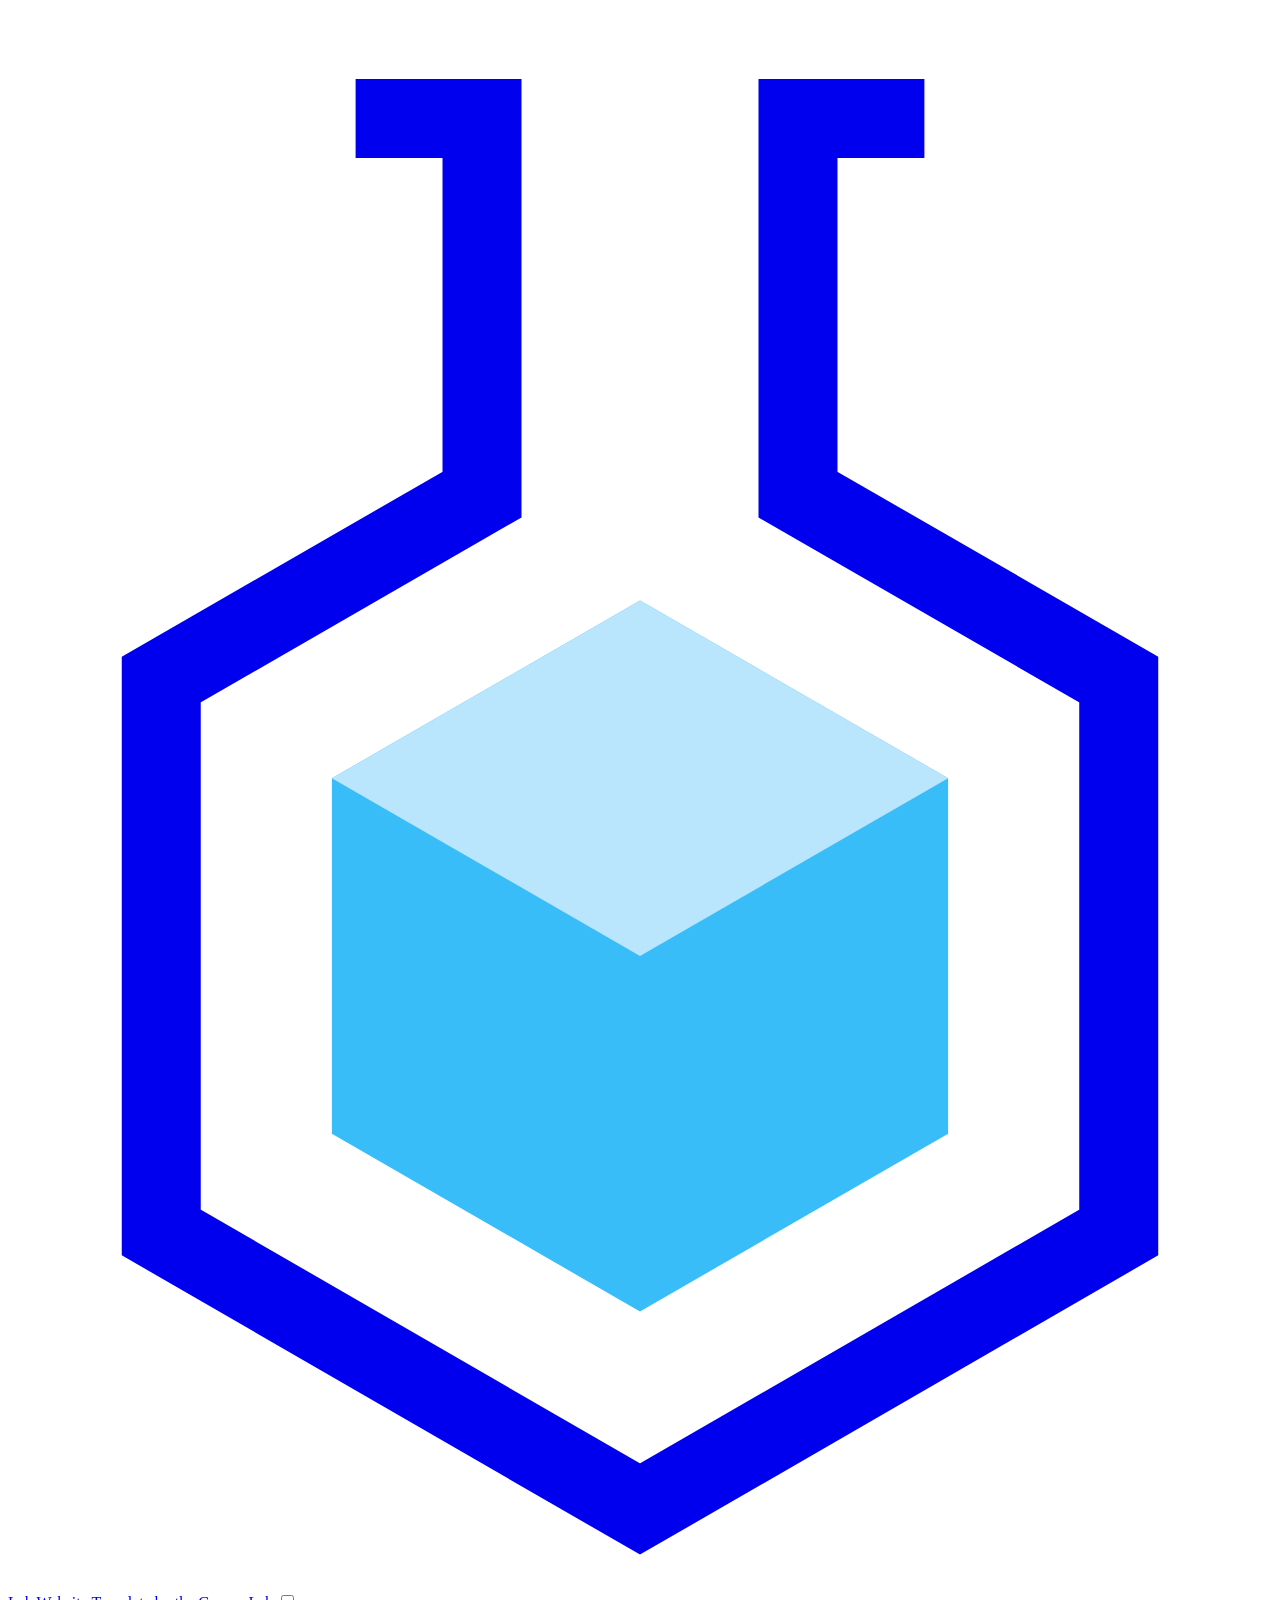
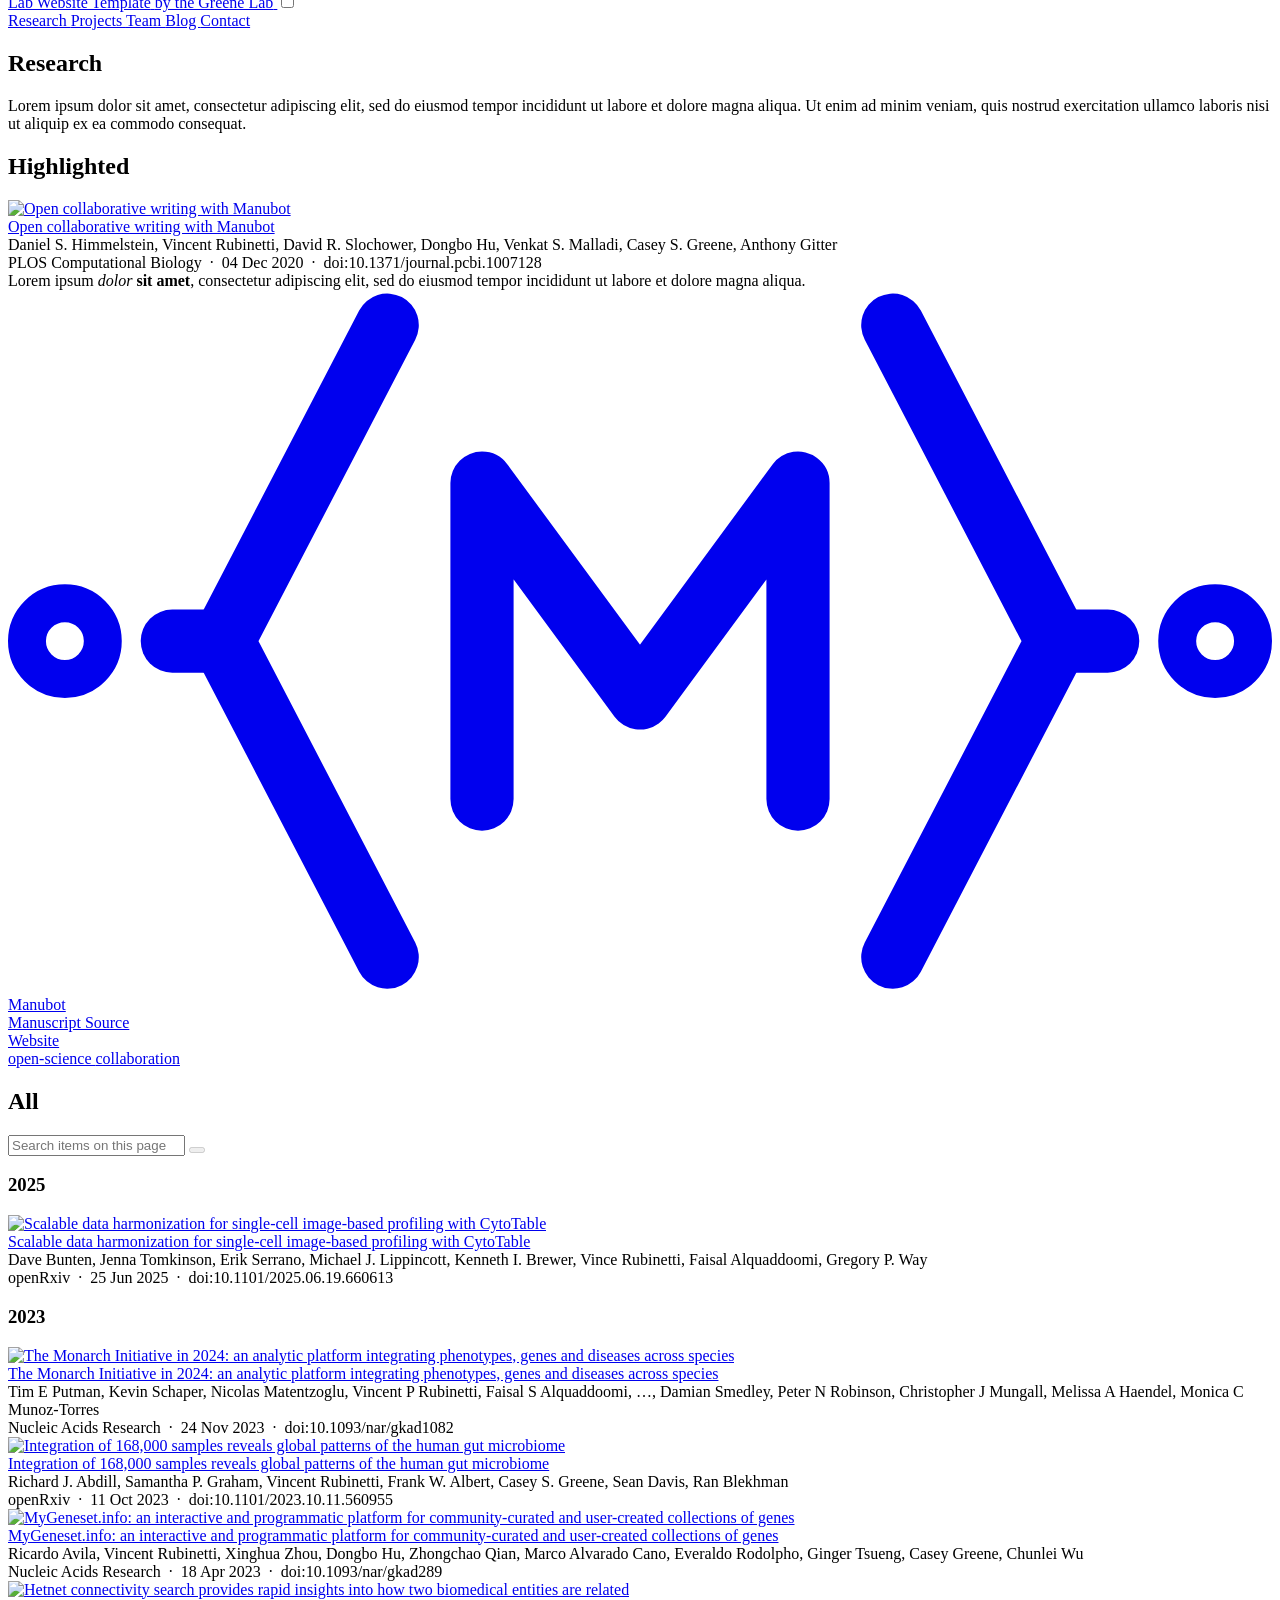
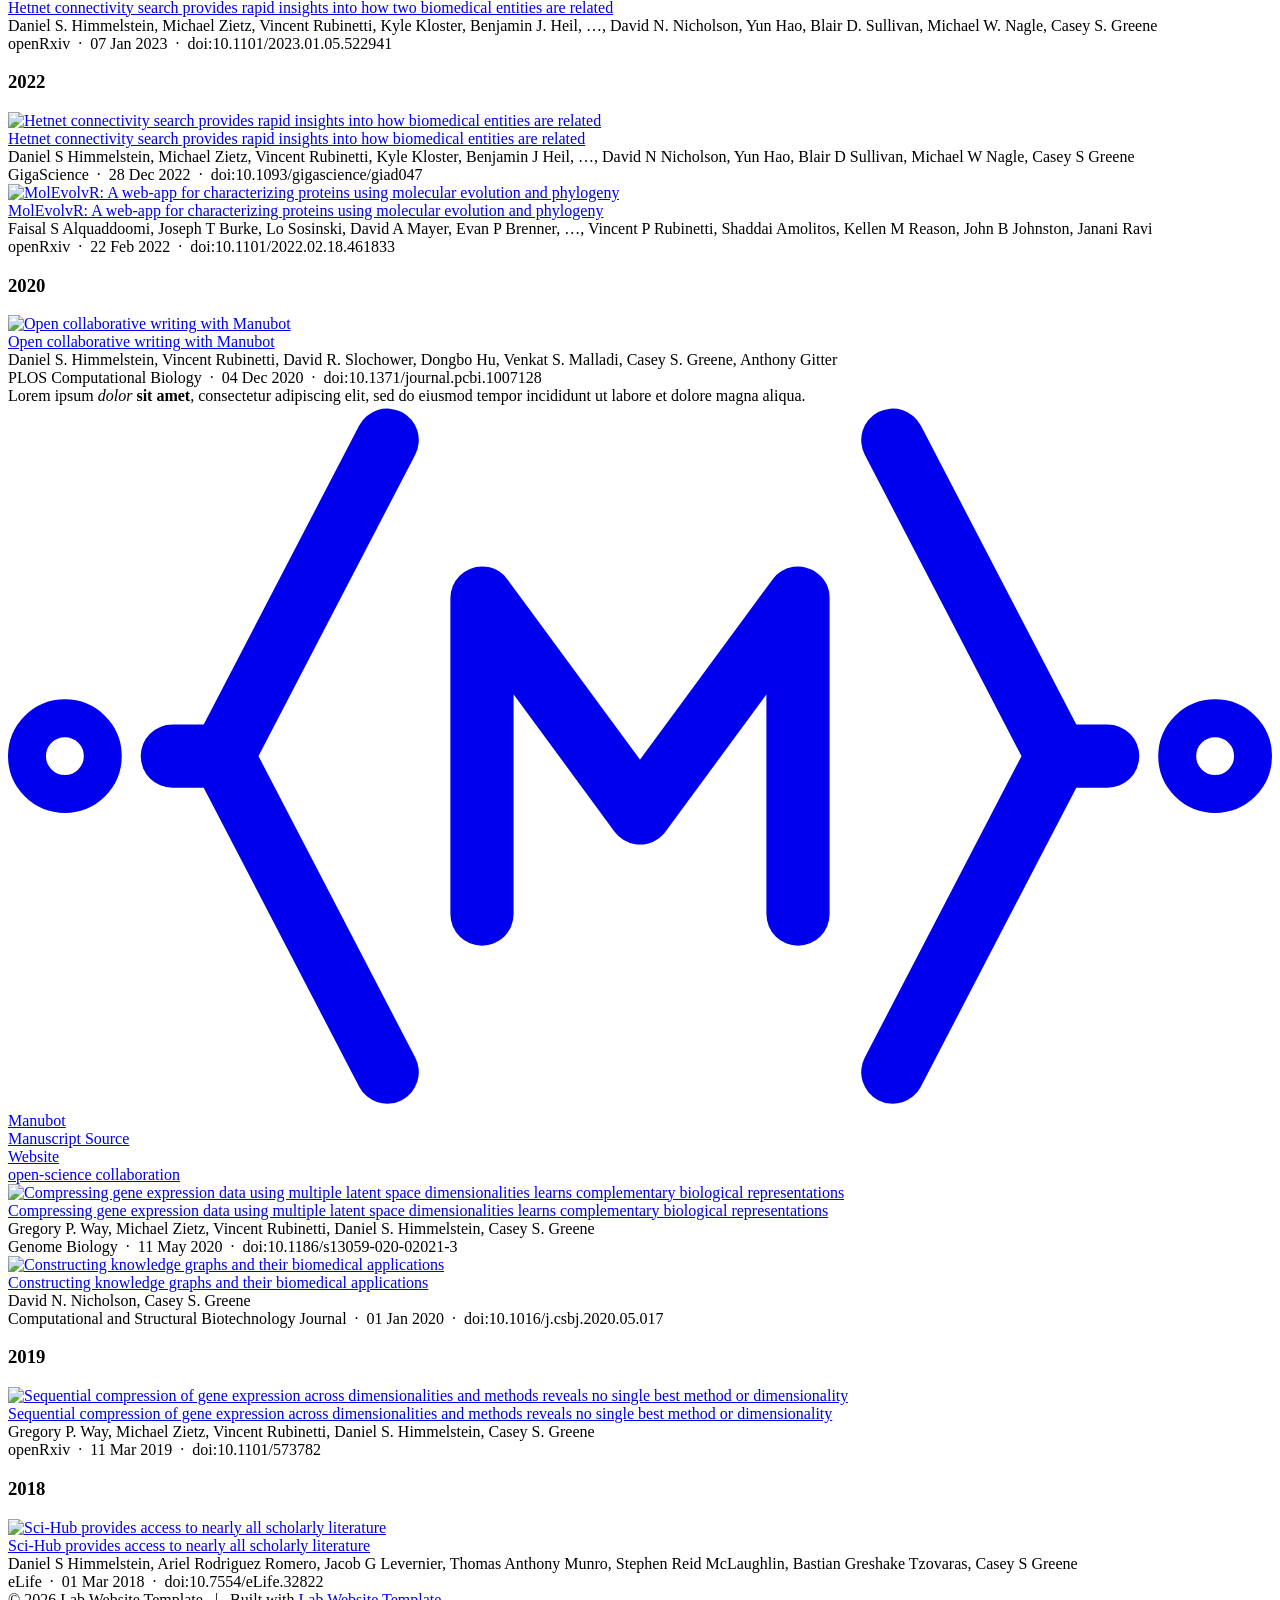
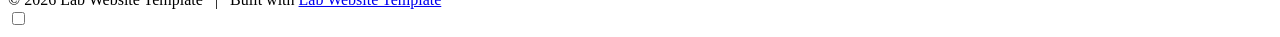
==== commit e1941ff9: "Deploying to gh-pages from @ Xgogu/my-lab-website@a6ebf3411b2adf39293ae5d4788fbebdac4912dd 🚀" ====
--- a/research/index.html
+++ b/research/index.html
@@ -691,7 +691,7 @@
       </div>
 
       <div class="citation-details">
-        <span class="citation-publisher">Cold Spring Harbor Laboratory</span>
+        <span class="citation-publisher">openRxiv</span>
          · 
         <span class="citation-date">25 Jun 2025</span>
          · 
@@ -773,7 +773,7 @@
       </div>
 
       <div class="citation-details">
-        <span class="citation-publisher">Cold Spring Harbor Laboratory</span>
+        <span class="citation-publisher">openRxiv</span>
          · 
         <span class="citation-date">11 Oct 2023</span>
          · 
@@ -853,7 +853,7 @@
       </div>
 
       <div class="citation-details">
-        <span class="citation-publisher">Cold Spring Harbor Laboratory</span>
+        <span class="citation-publisher">openRxiv</span>
          · 
         <span class="citation-date">07 Jan 2023</span>
          · 
@@ -929,13 +929,13 @@
         MolEvolvR: A web-app for characterizing proteins using molecular evolution and phylogeny
       </a>
 
-      <div class="citation-authors" data-tooltip="Jacob D Krol, Joseph T Burke, Samuel Z Chen, Lo M Sosinski, Faisal S Alquaddoomi, Evan P Brenner, Ethan P Wolfe, Vincent P Rubinetti, Shaddai Amolitos, Kellen M Reason, John B Johnston, Janani Ravi" tabindex="0">
-        Jacob D Krol, Joseph T Burke, Samuel Z Chen, Lo M Sosinski, Faisal S Alquaddoomi, …, Vincent P Rubinetti, Shaddai Amolitos, Kellen M Reason, John B Johnston, Janani Ravi
+      <div class="citation-authors" data-tooltip="Faisal S Alquaddoomi, Joseph T Burke, Lo Sosinski, David A Mayer, Evan P Brenner, Samuel Z Chen, Jacob D Krol, Ethan P Wolfe, Vincent P Rubinetti, Shaddai Amolitos, Kellen M Reason, John B Johnston, Janani Ravi" tabindex="0">
+        Faisal S Alquaddoomi, Joseph T Burke, Lo Sosinski, David A Mayer, Evan P Brenner, …, Vincent P Rubinetti, Shaddai Amolitos, Kellen M Reason, John B Johnston, Janani Ravi
 
       </div>
 
       <div class="citation-details">
-        <span class="citation-publisher">Cold Spring Harbor Laboratory</span>
+        <span class="citation-publisher">openRxiv</span>
          · 
         <span class="citation-date">22 Feb 2022</span>
          · 
@@ -1170,7 +1170,7 @@
       </div>
 
       <div class="citation-details">
-        <span class="citation-publisher">Cold Spring Harbor Laboratory</span>
+        <span class="citation-publisher">openRxiv</span>
          · 
         <span class="citation-date">11 Mar 2019</span>
          · 
